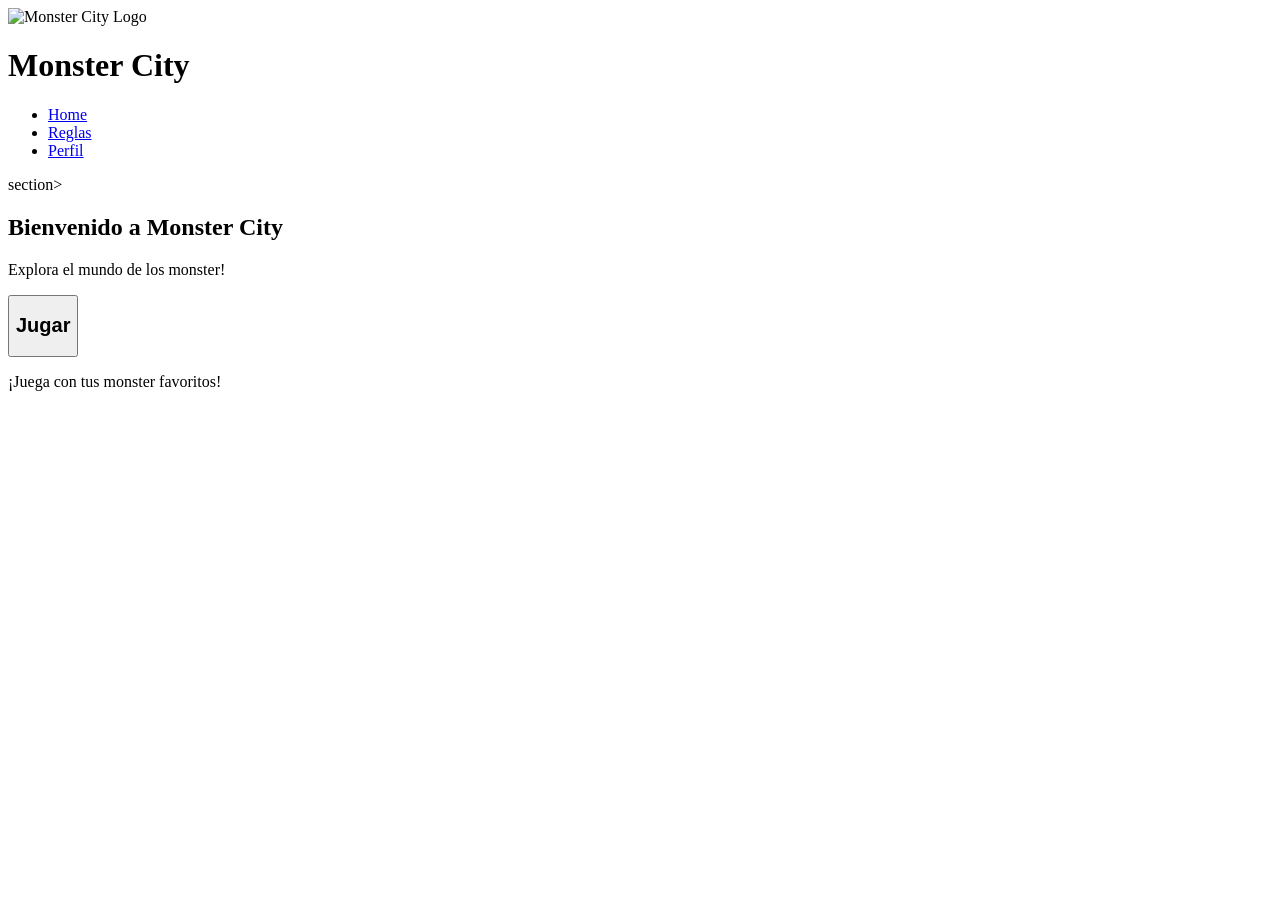
==== index/index.html @ a81e8aea "index" ====
<!DOCTYPE html>
<html lang="en">
<head>
    <meta charset="UTF-8">
    <meta name="viewport" content="width=device-width, initial-scale=1.0">
    <title>Document</title>
</head>
<body>
    <header>
        <img src="img de logo" alt="Monster City Logo">
        <h1>Monster City</h1>
        <nav>
            <ul>
                <li><a href="#">Home</a></li>
                <li><a href="#">Reglas</a></li>
                <li><a href="#">Perfil</a></li>
            </ul>
        </nav>
    </header>
     section>   
        <section>
            <h2>Bienvenido a Monster City</h2>
            <p>Explora el mundo de los monster!</p>
        </section>
    </main>
    <section>
        <a href="juego.html"><button><h2>Jugar</h2></button></a>
        <p>¡Juega con tus monster favoritos!</p>
    </section>
</body>
</html>
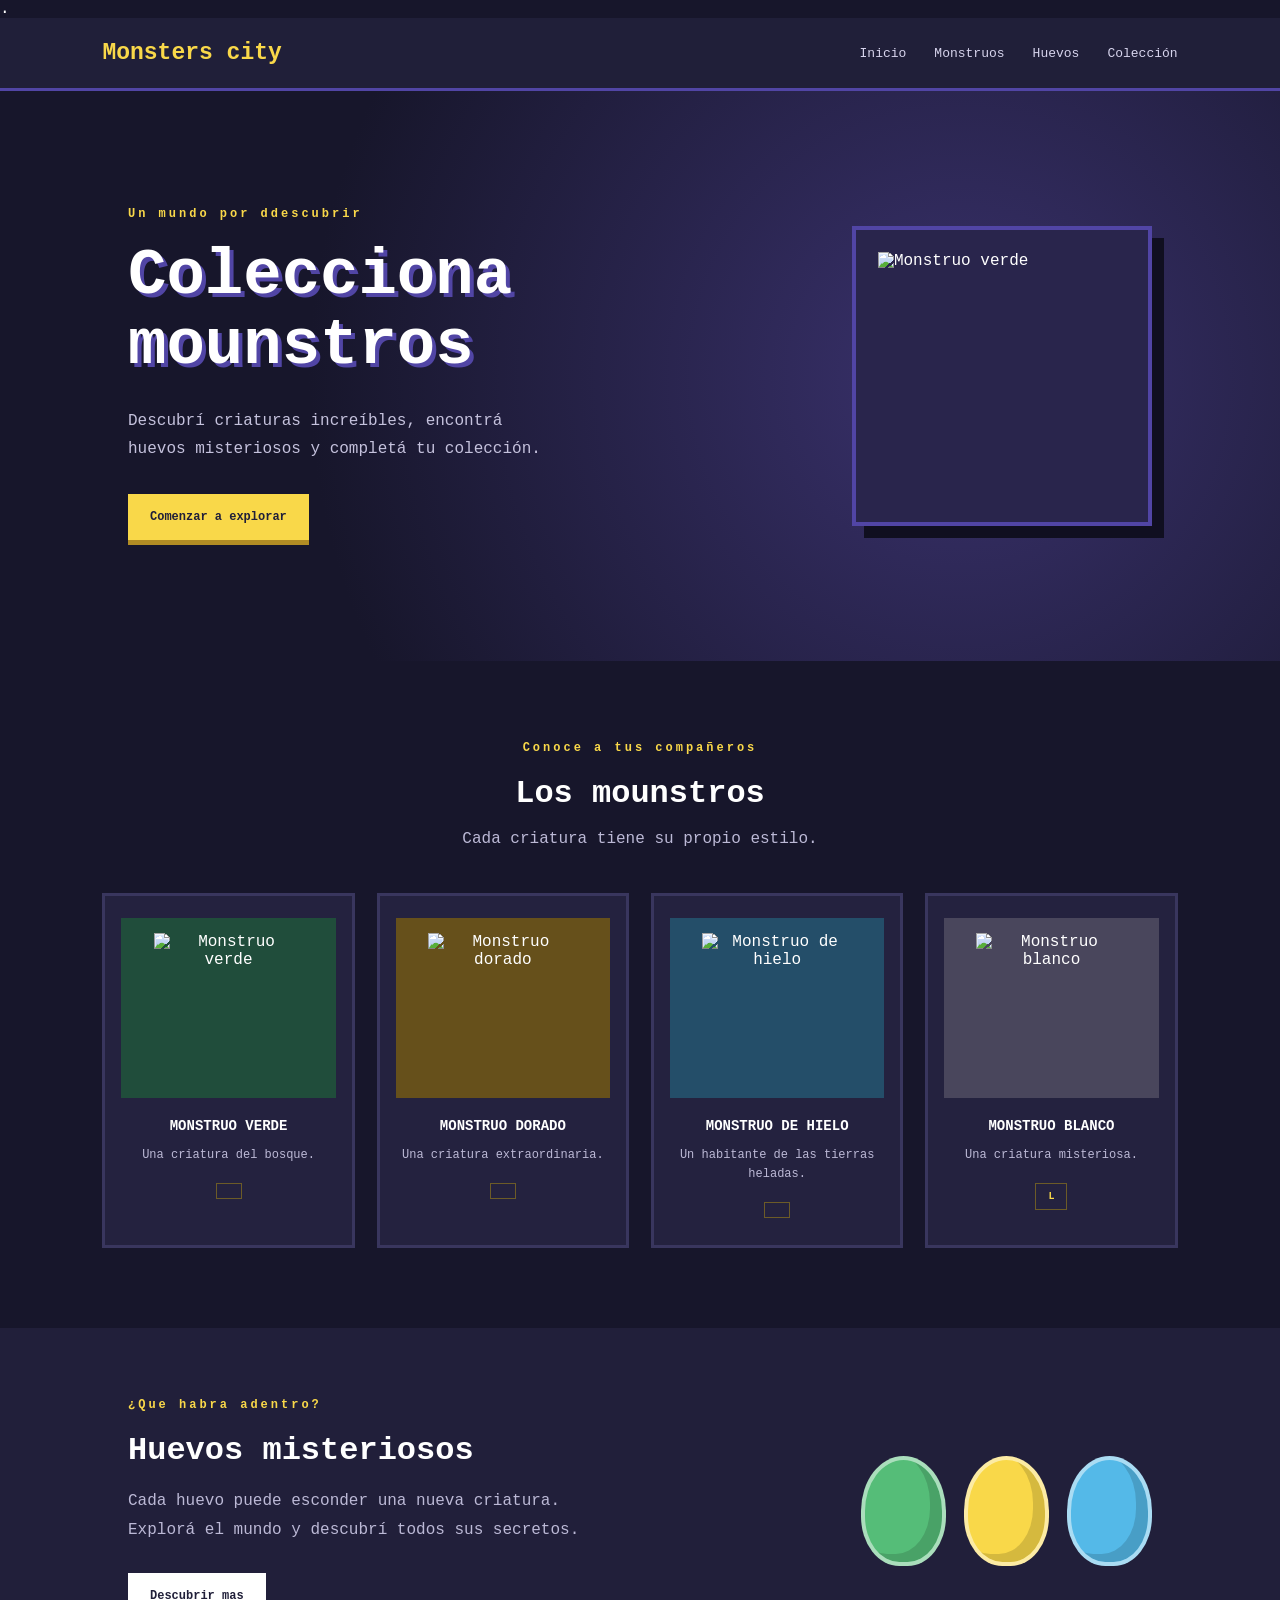
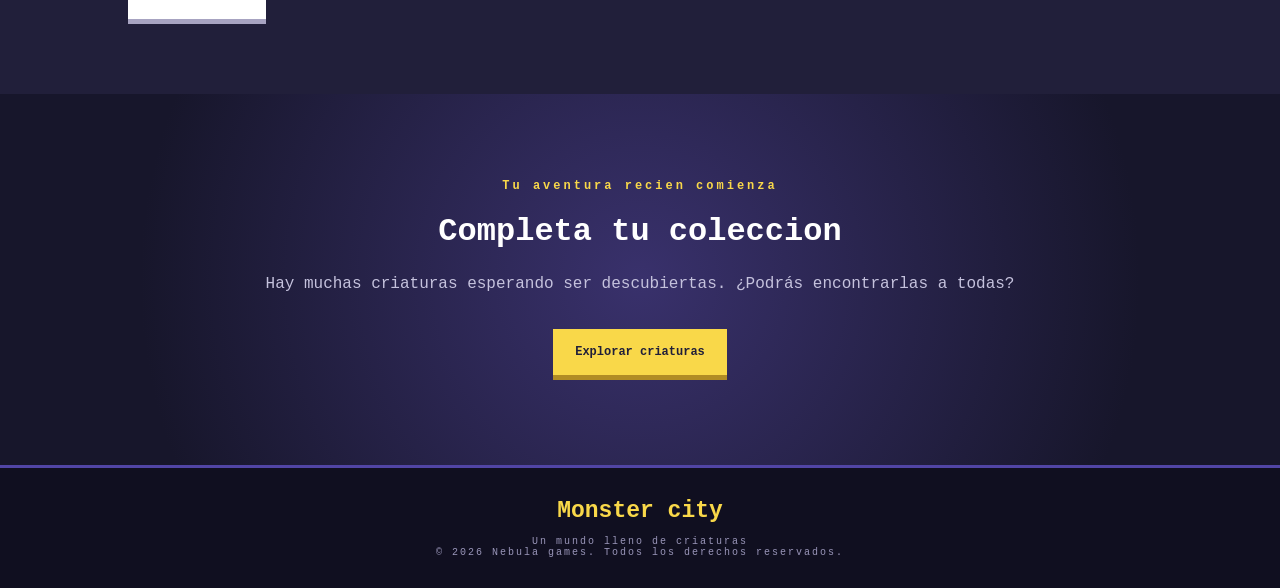
==== commit 1ba2b109: "index" ====
--- a/index/index.html
+++ b/index/index.html
@@ -1,31 +1,152 @@
+
 <!DOCTYPE html>
-<html lang="en">
+<html lang="es">
 <head>
     <meta charset="UTF-8">
     <meta name="viewport" content="width=device-width, initial-scale=1.0">
-    <title>Document</title>
+    <title>Monster World</title>
+    <link rel="stylesheet" href="index.css">
 </head>
+
 <body>
+.
+
     <header>
-        <img src="img de logo" alt="Monster City Logo">
-        <h1>Monster City</h1>
+        <a href="#inicio" class="logo">Monsters city</a>
+
         <nav>
-            <ul>
-                <li><a href="#">Home</a></li>
-                <li><a href="#">Reglas</a></li>
-                <li><a href="#">Perfil</a></li>
-            </ul>
+            <a href="#inicio">Inicio</a>
+            <a href="#monstruos">Monstruos</a>
+            <a href="#huevos">Huevos</a>
+            <a href="#coleccion">Colección</a>
         </nav>
     </header>
-     section>   
-        <section>
-            <h2>Bienvenido a Monster City</h2>
-            <p>Explora el mundo de los monster!</p>
+
+    <main>
+
+        <section class="inicio" id="inicio">
+            <div class="contenido">
+                <p class="subtitulo">Un mundo por ddescubrir</p>
+
+                <h1>Colecciona<br>mounstros</h1>
+
+                <p class="descripcion">
+                    Descubrí criaturas increíbles, encontrá huevos
+                    misteriosos y completá tu colección.
+                </p>
+
+                <a href="#monstruos" class="boton">
+                    Comenzar a explorar
+                </a>
+            </div>
+
+            <div class="criatura-principal">
+                <img src="imagenes/monstruo-verde.png"
+                     alt="Monstruo verde">
+            </div>
         </section>
+
+        <section class="monstruos" id="monstruos">
+
+            <div class="encabezado">
+                <p class="subtitulo">Conoce a tus compañeros</p>
+                <h2>Los mounstros</h2>
+                <p>Cada criatura tiene su propio estilo.</p>
+            </div>
+
+             <!--Aca podemos poner algunos de los mounstros que tenga el usuario o algunos de los mas fuertes-->
+            <div class="contenedor-tarjetas">
+
+                <article class="tarjeta verde">
+                    <div class="imagen-monstruo">
+                        <img src="imagenes/monstruo-verde.png"
+                             alt="Monstruo verde">
+                    </div>
+                    <h3>MONSTRUO VERDE</h3>
+                    <p>Una criatura del bosque.</p>
+                    <span class="rareza"></span>
+                </article>
+
+                <article class="tarjeta dorado">
+                    <div class="imagen-monstruo">
+                        <img src="imagenes/monstruo-dorado.png"
+                             alt="Monstruo dorado">
+                    </div>
+                    <h3>MONSTRUO DORADO</h3>
+                    <p>Una criatura extraordinaria.</p>
+                    <span class="rareza"></span>
+                </article>
+
+                <article class="tarjeta hielo">
+                    <div class="imagen-monstruo">
+                        <img src="imagenes/monstruo-hielo.png"
+                             alt="Monstruo de hielo">
+                    </div>
+                    <h3>MONSTRUO DE HIELO</h3>
+                    <p>Un habitante de las tierras heladas.</p>
+                    <span class="rareza"></span>
+                </article>
+
+                <article class="tarjeta blanco">
+                    <div class="imagen-monstruo">
+                        <img src="imagenes/monstruo-blanco.png"
+                             alt="Monstruo blanco">
+                    </div>
+                    <h3>MONSTRUO BLANCO</h3>
+                    <p>Una criatura misteriosa.</p>
+                    <span class="rareza">L</span>
+                </article>
+
+            </div>
+        </section>
+
+        <section class="huevos" id="huevos">
+
+            <div class="texto-huevos">
+                <p class="subtitulo">¿Que habra adentro?</p>
+                <h2>Huevos misteriosos</h2>
+
+                <p>
+                    Cada huevo puede esconder una nueva criatura.
+                    Explorá el mundo y descubrí todos sus secretos.
+                </p>
+
+                <a href="#coleccion" class="boton boton-claro">
+                    Descubrir mas
+                </a>
+            </div>
+
+            <div class="contenedor-huevos">
+                <div class="huevo huevo-verde"></div>
+                <div class="huevo huevo-dorado"></div>
+                <div class="huevo huevo-azul"></div>
+            </div>
+
+        </section>
+
+        <section class="coleccion" id="coleccion">
+
+            <p class="subtitulo">Tu aventura recien comienza</p>
+            <h2>Completa tu coleccion</h2>
+
+            <p>
+                Hay muchas criaturas esperando ser descubiertas.
+                ¿Podrás encontrarlas a todas?
+            </p>
+
+            <a href="#monstruos" class="boton">
+                Explorar criaturas
+            </a>
+
+        </section>
+
     </main>
-    <section>
-        <a href="juego.html"><button><h2>Jugar</h2></button></a>
-        <p>¡Juega con tus monster favoritos!</p>
-    </section>
+
+    <footer>
+        <a href="#inicio" class="logo">Monster city</a>
+        <p>Un mundo lleno de criaturas</p>
+        <p>&copy; 2026 Nebula games. Todos los derechos reservados.</p>
+    </footer>
+
 </body>
-</html>+</html>
--- a/index/index.css
+++ b/index/index.css
@@ -0,0 +1,377 @@
+
+* {
+    margin: 0;
+    padding: 0;
+    box-sizing: border-box;
+}
+
+html {
+    scroll-behavior: smooth;
+}
+
+body {
+    background: #17162b;
+    color: #ffffff;
+    font-family: "Courier New", monospace;
+}
+
+/*---header---*/
+
+header {
+    width: 100%;
+    padding: 22px 8%;
+    display: flex;
+    justify-content: space-between;
+    align-items: center;
+    background: #201f39;
+    border-bottom: 3px solid #5145a5;
+}
+
+.logo {
+    color: #f9d849;
+    font-size: 23px;
+    font-weight: bold;
+    text-decoration: none;
+}
+
+nav {
+    display: flex;
+    gap: 28px;
+}
+
+nav a {
+    color: #d7d4ed;
+    text-decoration: none;
+    font-size: 13px;
+    transition: 0.3s;
+}
+
+nav a:hover {
+    color: #f9d849;
+}
+
+/*---inicio---*/
+
+.inicio {
+    min-height: 570px;
+    padding: 70px 10%;
+    display: flex;
+    justify-content: space-between;
+    align-items: center;
+    gap: 40px;
+    background: radial-gradient(circle at 75% 50%, #39316c, #17162b 65%);
+}
+
+.contenido {
+    max-width: 550px;
+}
+
+.subtitulo {
+    color: #f9d849;
+    font-size: 12px;
+    font-weight: bold;
+    letter-spacing: 3px;
+    margin-bottom: 20px;
+}
+
+.inicio h1 {
+    font-size: clamp(38px, 5vw, 65px);
+    line-height: 1.1;
+    color: #ffffff;
+    text-shadow: 4px 4px #5145a5;
+    margin-bottom: 25px;
+}
+
+.descripcion {
+    color: #c5c2dd;
+    line-height: 1.8;
+    max-width: 430px;
+    margin-bottom: 30px;
+}
+
+.boton {
+    display: inline-block;
+    padding: 16px 22px;
+    background: #f9d849;
+    color: #201f39;
+    text-decoration: none;
+    font-size: 12px;
+    font-weight: bold;
+    border-bottom: 5px solid #b18c24;
+    transition: 0.2s;
+}
+
+.boton:hover {
+    background: #ffffff;
+    transform: translateY(-3px);
+}
+
+.criatura-principal {
+    width: 300px;
+    height: 300px;
+    display: flex;
+    align-items: center;
+    justify-content: center;
+    background: #29254c;
+    border: 4px solid #5145a5;
+    box-shadow: 12px 12px #100f20;
+}
+
+.criatura-principal img {
+    width: 85%;
+    height: 85%;
+    object-fit: contain;
+    image-rendering: pixelated;
+}
+
+/*---mounstros---*/
+
+.monstruos {
+    padding: 80px 8%;
+}
+
+.encabezado {
+    text-align: center;
+    margin-bottom: 45px;
+}
+
+h2 {
+    font-size: 32px;
+    margin-bottom: 18px;
+}
+
+.encabezado > p:last-child {
+    color: #bcb9d6;
+}
+
+.contenedor-tarjetas {
+    display: grid;
+    grid-template-columns: repeat(4, 1fr);
+    gap: 22px;
+}
+
+.tarjeta {
+    padding: 22px 16px;
+    text-align: center;
+    background: #24223f;
+    border: 3px solid #39365e;
+    transition: 0.3s;
+}
+
+.tarjeta:hover {
+    transform: translateY(-8px);
+    border-color: #f9d849;
+}
+
+.imagen-monstruo {
+    height: 180px;
+    display: flex;
+    justify-content: center;
+    align-items: center;
+    margin-bottom: 20px;
+}
+
+.imagen-monstruo img {
+    width: 150px;
+    height: 150px;
+    object-fit: contain;
+    image-rendering: pixelated;
+    transition: 0.3s;
+}
+
+.tarjeta:hover img {
+    transform: scale(1.08);
+}
+
+.verde .imagen-monstruo {
+    background: #204d3b;
+}
+
+.dorado .imagen-monstruo {
+    background: #66501b;
+}
+
+.hielo .imagen-monstruo {
+    background: #244e69;
+}
+
+.blanco .imagen-monstruo {
+    background: #49465c;
+}
+
+.tarjeta h3 {
+    font-size: 14px;
+    margin-bottom: 12px;
+}
+
+.tarjeta p {
+    color: #bcb9d6;
+    font-size: 12px;
+    line-height: 1.6;
+    margin-bottom: 18px;
+}
+
+.rareza {
+    display: inline-block;
+    padding: 7px 12px;
+    color: #f9d849;
+    border: 1px solid #6c5b27;
+    font-size: 10px;
+    font-weight: bold;
+}
+
+/*---huevos---*/
+
+.huevos {
+    padding: 70px 10%;
+    display: flex;
+    align-items: center;
+    justify-content: space-between;
+    gap: 50px;
+    background: #211f3a;
+}
+
+.texto-huevos {
+    max-width: 470px;
+}
+
+.texto-huevos h2 {
+    color: #ffffff;
+}
+
+.texto-huevos > p:not(.subtitulo) {
+    color: #bcb9d6;
+    line-height: 1.8;
+    margin-bottom: 28px;
+}
+
+.boton-claro {
+    background: #ffffff;
+    border-bottom-color: #a7a3c1;
+}
+
+.contenedor-huevos {
+    display: flex;
+    align-items: center;
+    justify-content: center;
+    gap: 18px;
+    flex-wrap: wrap;
+}
+
+.huevo {
+    width: 85px;
+    height: 110px;
+    border-radius: 50% 50% 45% 45%;
+    border: 4px solid #ffffff80;
+    box-shadow: inset -12px -8px #00000025;
+    transition: 0.3s;
+}
+
+.huevo:hover {
+    transform: translateY(-12px) rotate(5deg);
+}
+
+.huevo-verde {
+    background: #55bd78;
+}
+
+.huevo-dorado {
+    background: #f9d849;
+}
+
+.huevo-azul {
+    background: #54b9e8;
+}
+
+/*---coleccion---*/
+
+.coleccion {
+    padding: 85px 20px;
+    text-align: center;
+    background: radial-gradient(circle, #39316c, #17162b 75%);
+}
+
+.coleccion h2 {
+    margin-bottom: 20px;
+}
+
+.coleccion > p:not(.subtitulo) {
+    color: #c5c2dd;
+    line-height: 1.8;
+    margin-bottom: 30px;
+}
+
+/*---footer---*/
+
+footer {
+    padding: 30px 20px;
+    text-align: center;
+    background: #100f20;
+    border-top: 3px solid #5145a5;
+}
+
+footer .logo {
+    display: inline-block;
+    margin-bottom: 12px;
+}
+
+footer p {
+    color: #9995b8;
+    font-size: 10px;
+    letter-spacing: 2px;
+}
+
+/*---reponsive---*/
+
+@media (max-width: 1000px) {
+    .contenedor-tarjetas {
+        grid-template-columns: repeat(2, 1fr);
+    }
+
+    .criatura-principal {
+        width: 240px;
+        height: 240px;
+    }
+}
+
+@media (max-width: 650px) {
+    header {
+        flex-direction: column;
+        gap: 20px;
+    }
+
+    nav {
+        justify-content: center;
+        flex-wrap: wrap;
+        gap: 15px;
+    }
+
+    .inicio {
+        flex-direction: column;
+        text-align: center;
+        padding: 60px 7%;
+    }
+
+    .descripcion {
+        margin-left: auto;
+        margin-right: auto;
+    }
+
+    .criatura-principal {
+        width: 220px;
+        height: 220px;
+    }
+
+    .contenedor-tarjetas {
+        grid-template-columns: 1fr;
+    }
+
+    .huevos {
+        flex-direction: column;
+        text-align: center;
+    }
+
+    h2 {
+        font-size: 25px;
+    }
+}
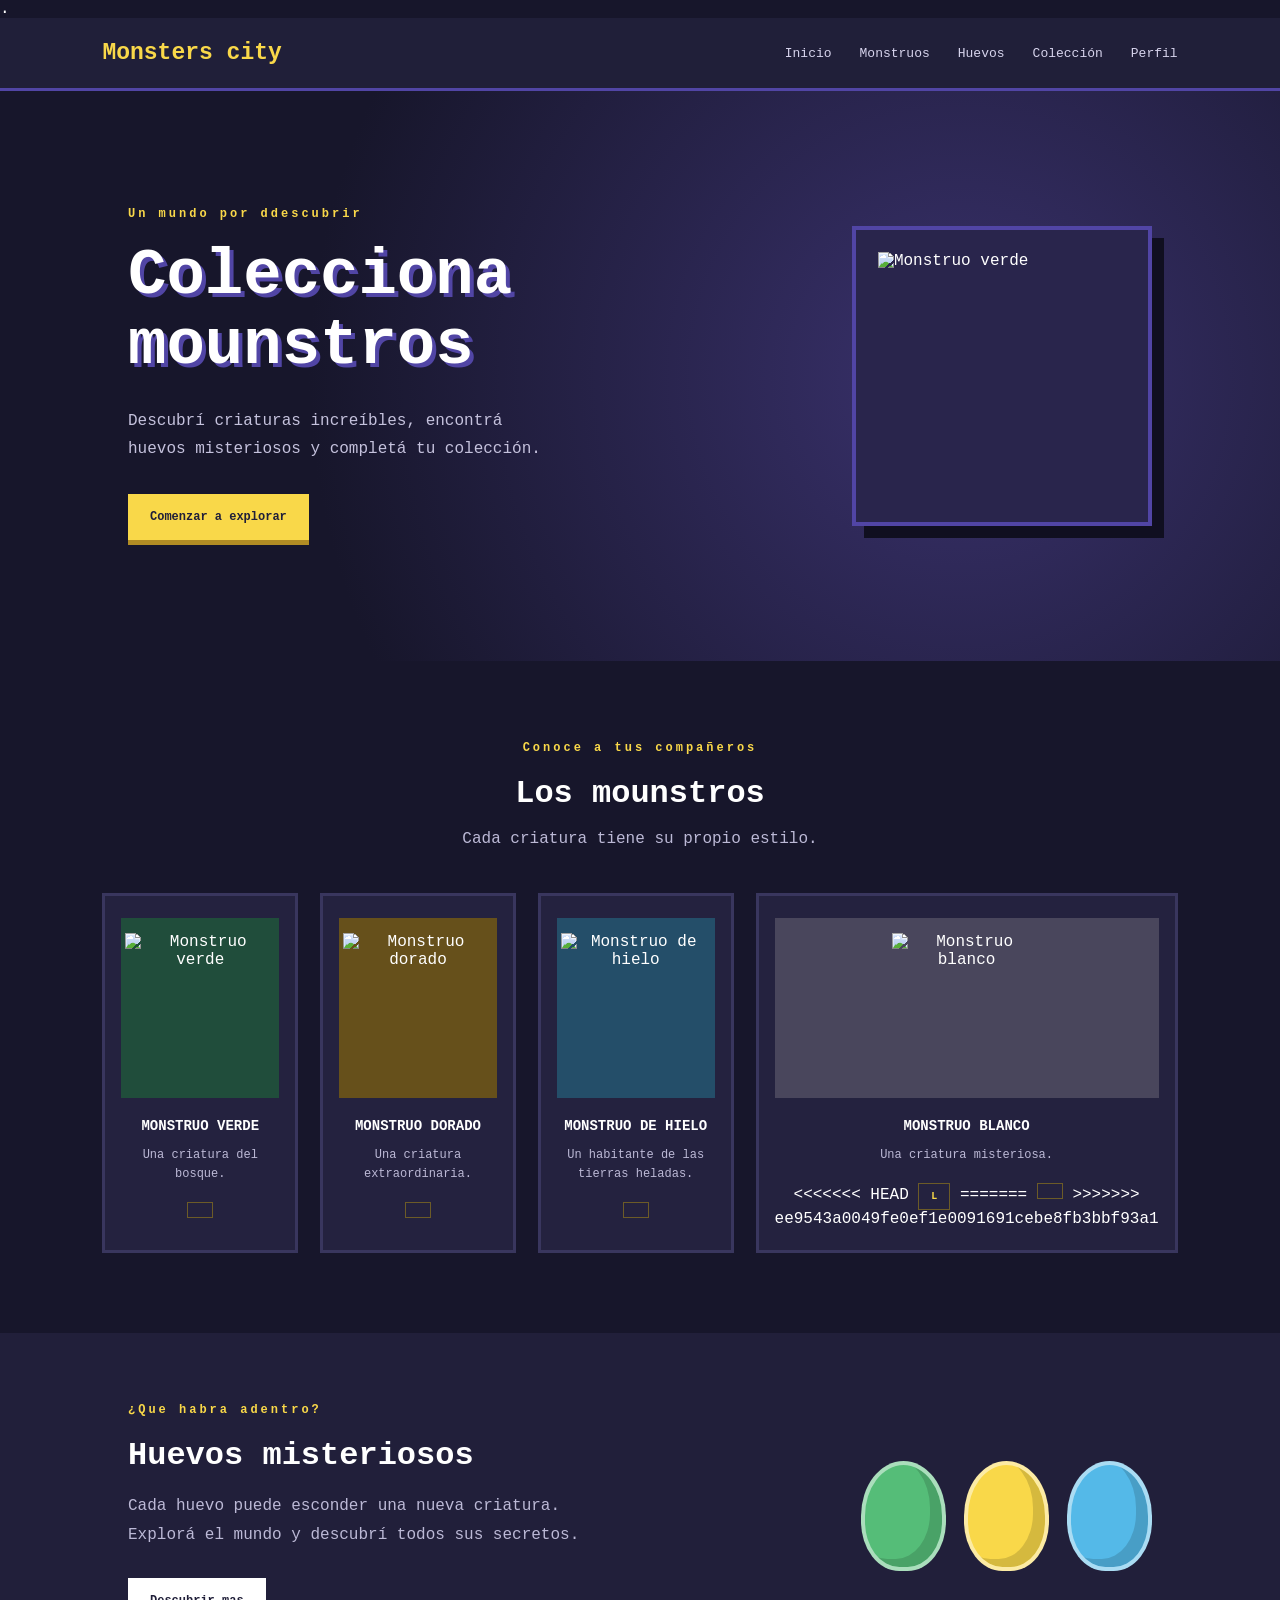
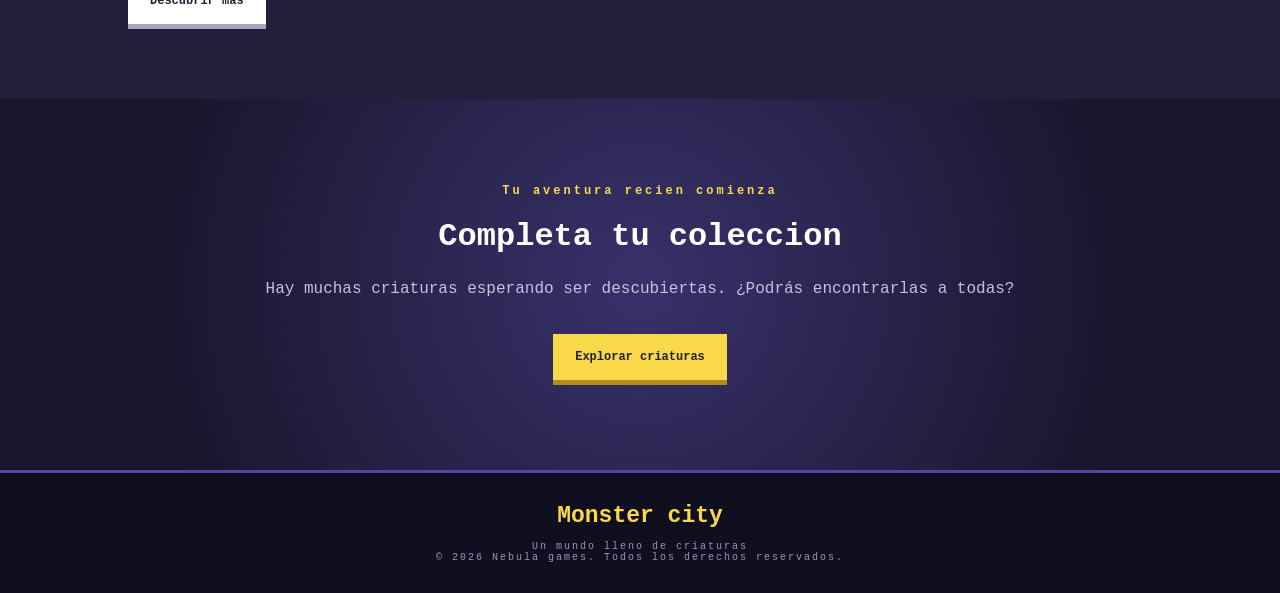
==== commit 8237f0e7: "Merge branch 'main' of https://github.com/Rocco-Bruno/monsters Resolver conflicto de index.html e in" ====
--- a/index/index.html
+++ b/index/index.html
@@ -19,6 +19,7 @@
             <a href="#monstruos">Monstruos</a>
             <a href="#huevos">Huevos</a>
             <a href="#coleccion">Colección</a>
+            <a href="#perfil">Perfil</a>
         </nav>
     </header>
 
@@ -94,7 +95,11 @@
                     </div>
                     <h3>MONSTRUO BLANCO</h3>
                     <p>Una criatura misteriosa.</p>
+<<<<<<< HEAD
                     <span class="rareza">L</span>
+=======
+                    <span class="rareza"></span>
+>>>>>>> ee9543a0049fe0ef1e0091691cebe8fb3bbf93a1
                 </article>
 
             </div>
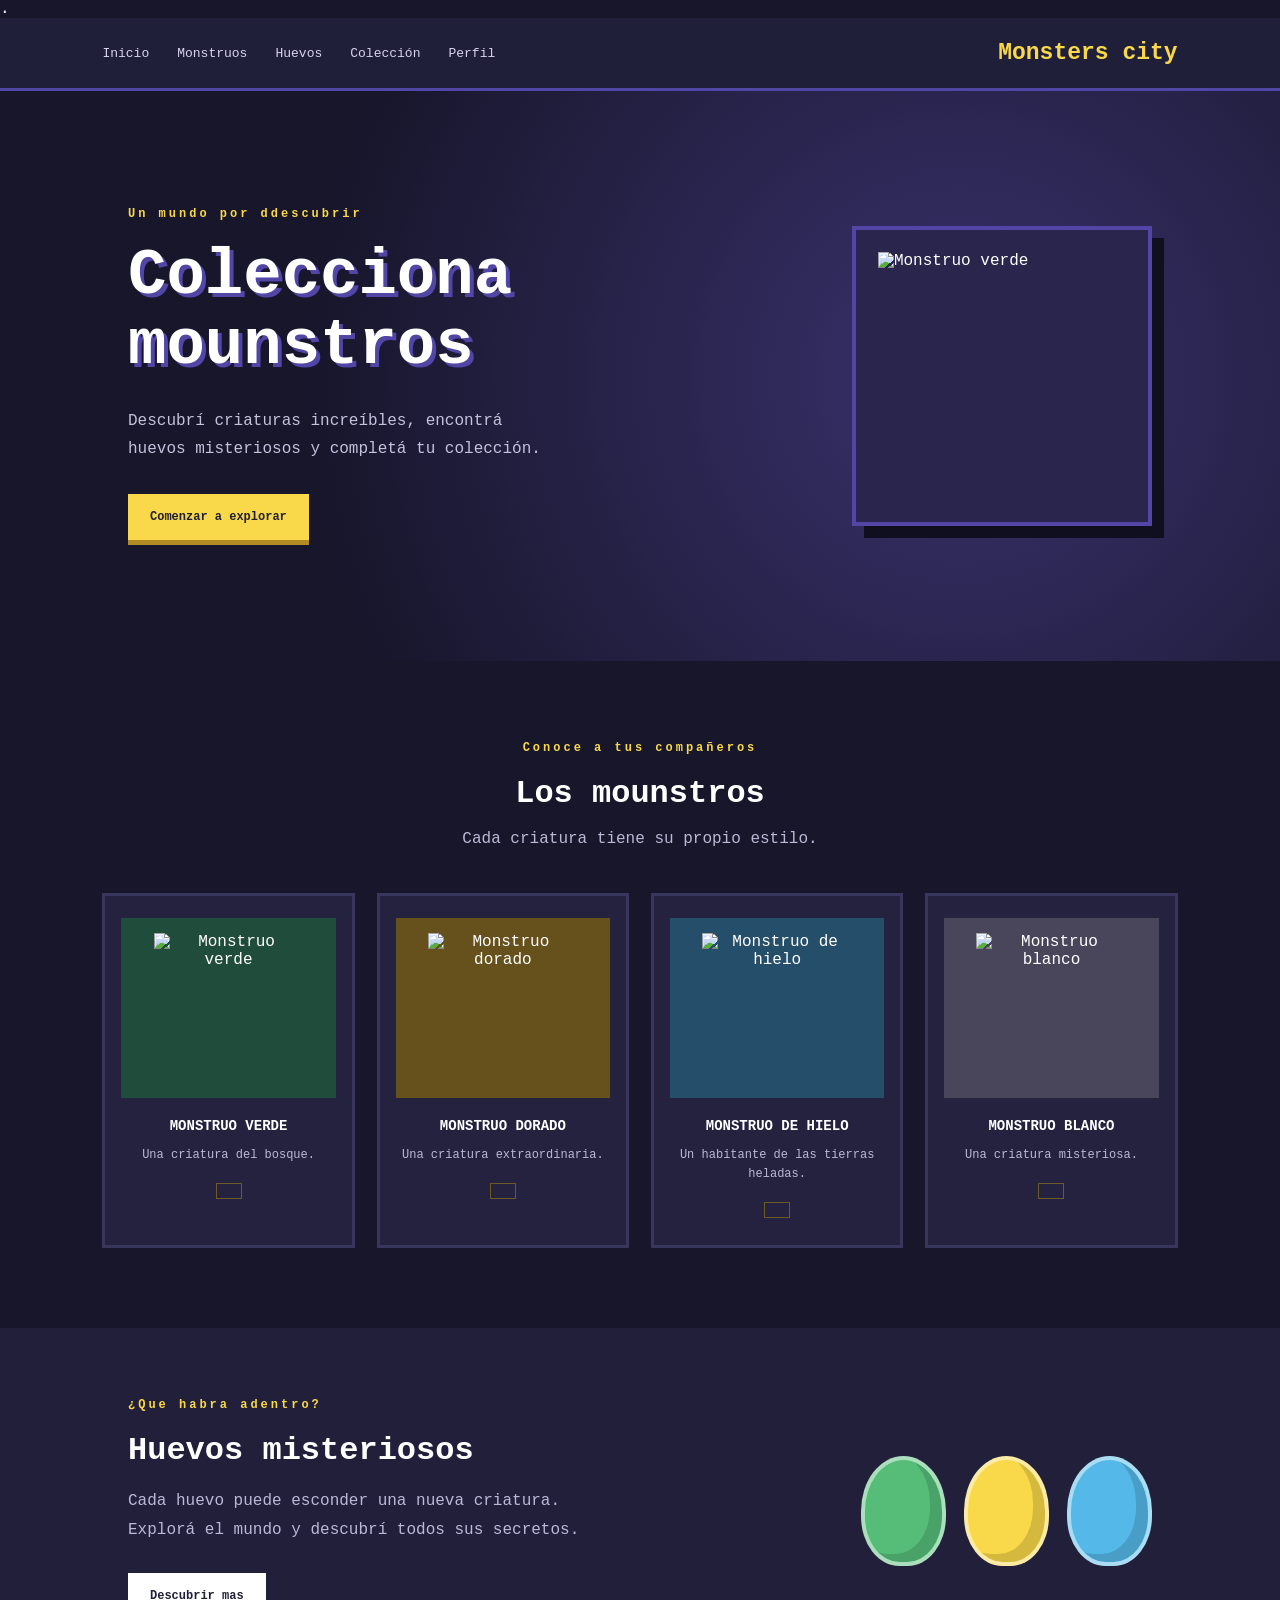
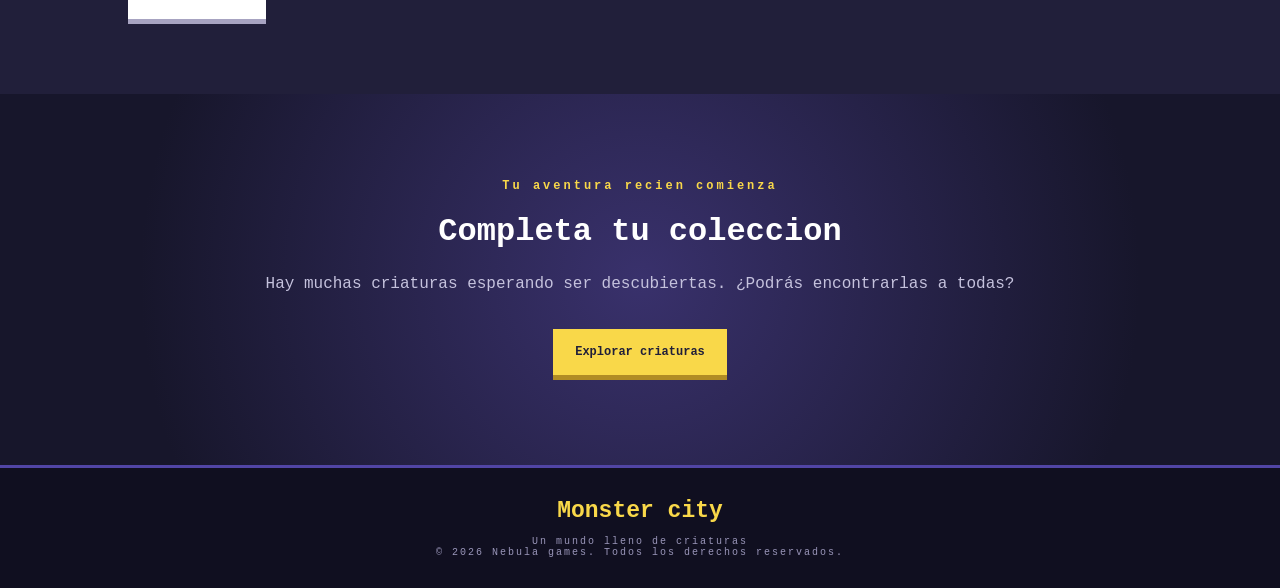
==== commit d383d097: "termine index,perfil y mounstros" ====
--- a/index/index.html
+++ b/index/index.html
@@ -16,10 +16,10 @@
 
         <nav>
             <a href="#inicio">Inicio</a>
-            <a href="#monstruos">Monstruos</a>
+            <a href="../apartados de mounstros/mounstros.html">Monstruos</a>
             <a href="#huevos">Huevos</a>
             <a href="#coleccion">Colección</a>
-            <a href="#perfil">Perfil</a>
+            <a href="../perfil jugador/perfil.html">Perfil</a>
         </nav>
     </header>
 
@@ -95,11 +95,7 @@
                     </div>
                     <h3>MONSTRUO BLANCO</h3>
                     <p>Una criatura misteriosa.</p>
-<<<<<<< HEAD
-                    <span class="rareza">L</span>
-=======
                     <span class="rareza"></span>
->>>>>>> ee9543a0049fe0ef1e0091691cebe8fb3bbf93a1
                 </article>
 
             </div>
--- a/index/index.css
+++ b/index/index.css
@@ -15,7 +15,7 @@
     font-family: "Courier New", monospace;
 }
 
-/*---header---*/
+/*--- HEADER ---*/
 
 header {
     width: 100%;
@@ -23,6 +23,7 @@
     display: flex;
     justify-content: space-between;
     align-items: center;
+    flex-direction: row-reverse;
     background: #201f39;
     border-bottom: 3px solid #5145a5;
 }
@@ -50,7 +51,7 @@
     color: #f9d849;
 }
 
-/*---inicio---*/
+/*--- INICIO ---*/
 
 .inicio {
     min-height: 570px;
@@ -124,7 +125,7 @@
     image-rendering: pixelated;
 }
 
-/*---mounstros---*/
+/*--- MONSTRUOS ---*/
 
 .monstruos {
     padding: 80px 8%;
@@ -220,7 +221,7 @@
     font-weight: bold;
 }
 
-/*---huevos---*/
+/*--- HUEVOS ---*/
 
 .huevos {
     padding: 70px 10%;
@@ -283,7 +284,7 @@
     background: #54b9e8;
 }
 
-/*---coleccion---*/
+/*--- COLECCION ---*/
 
 .coleccion {
     padding: 85px 20px;
@@ -301,7 +302,7 @@
     margin-bottom: 30px;
 }
 
-/*---footer---*/
+/*--- FOOTER ---*/
 
 footer {
     padding: 30px 20px;
@@ -321,7 +322,7 @@
     letter-spacing: 2px;
 }
 
-/*---reponsive---*/
+/*--- RESPONSIVE ---*/
 
 @media (max-width: 1000px) {
     .contenedor-tarjetas {
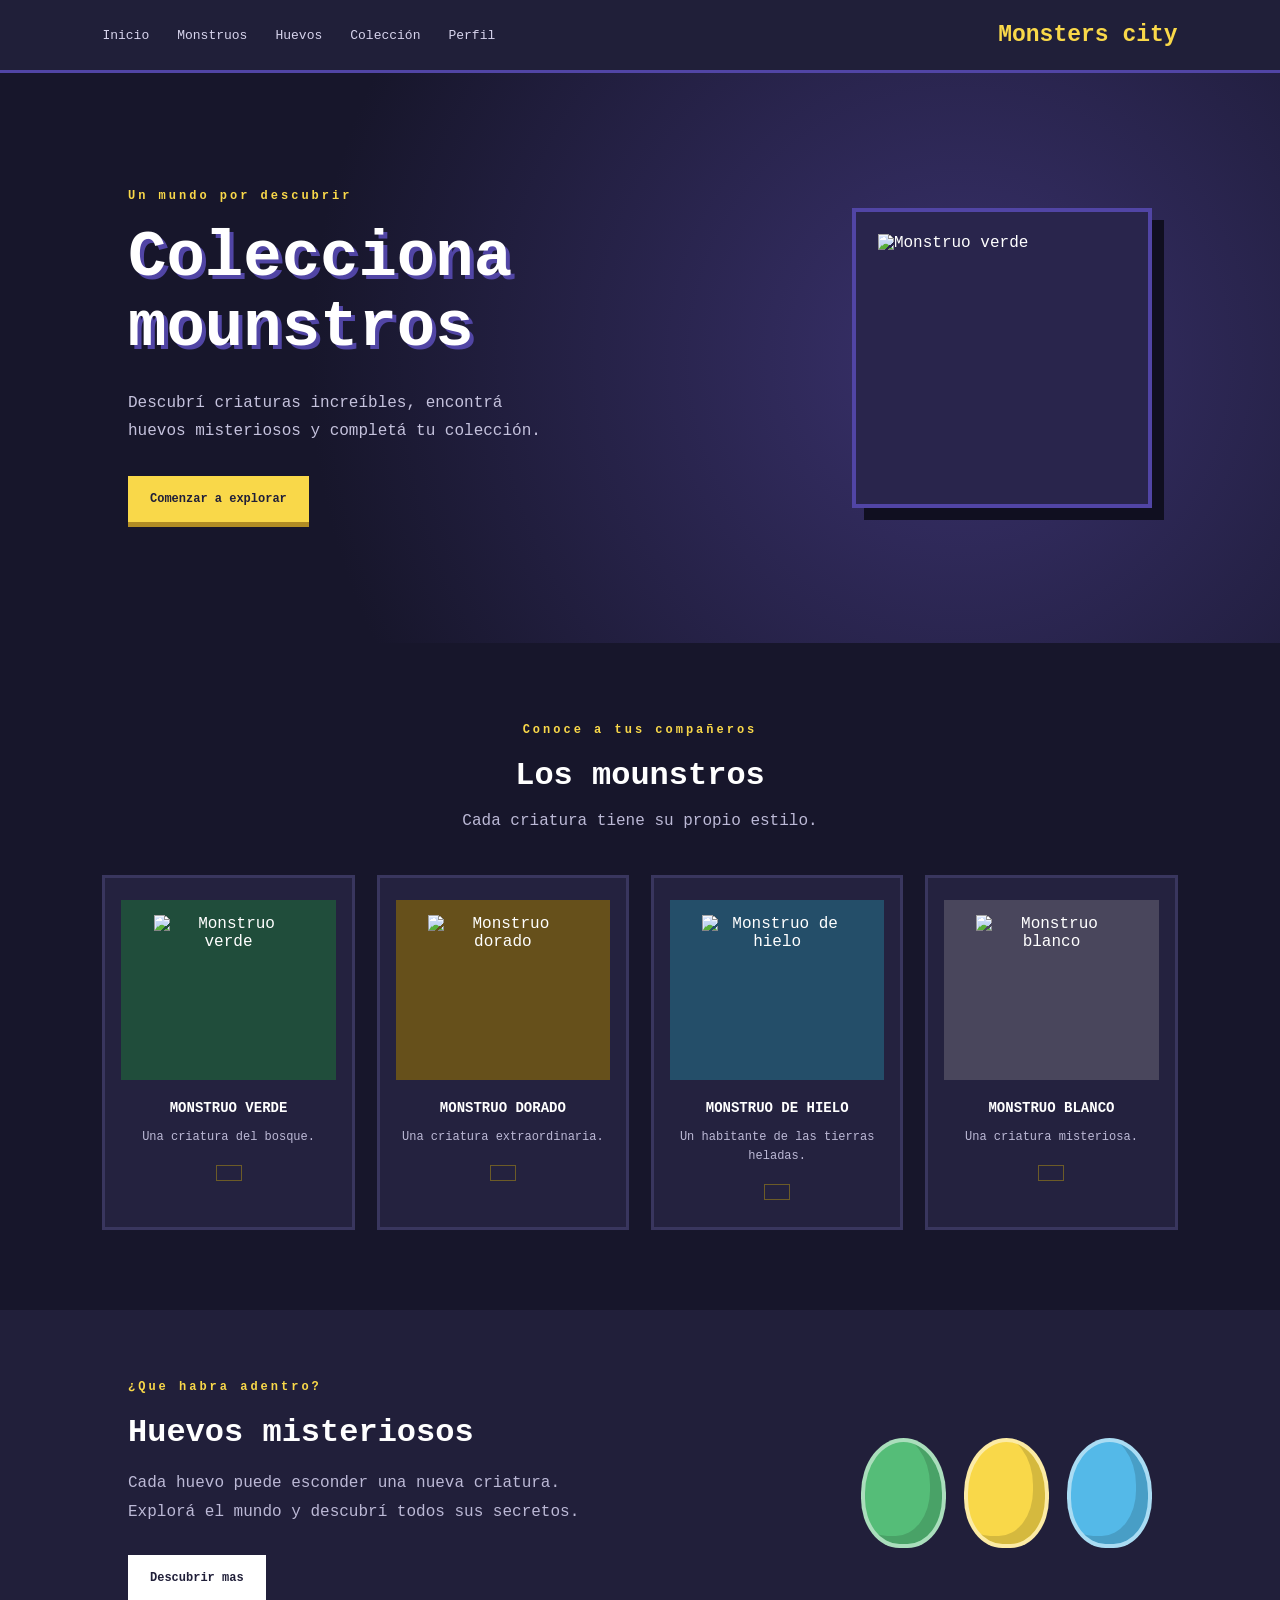
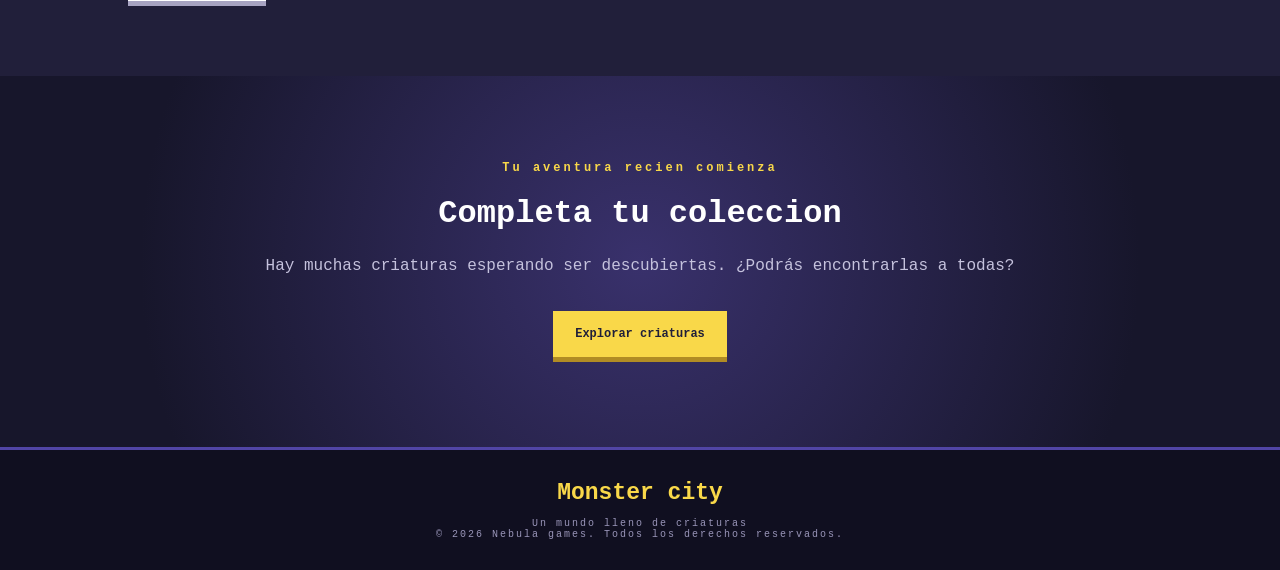
==== commit f4b88839: "cambios en el index y en el perfil de usuarios" ====
--- a/index/index.html
+++ b/index/index.html
@@ -9,7 +9,7 @@
 </head>
 
 <body>
-.
+
 
     <header>
         <a href="#inicio" class="logo">Monsters city</a>
@@ -27,7 +27,7 @@
 
         <section class="inicio" id="inicio">
             <div class="contenido">
-                <p class="subtitulo">Un mundo por ddescubrir</p>
+                <p class="subtitulo">Un mundo por descubrir</p>
 
                 <h1>Colecciona<br>mounstros</h1>
 
